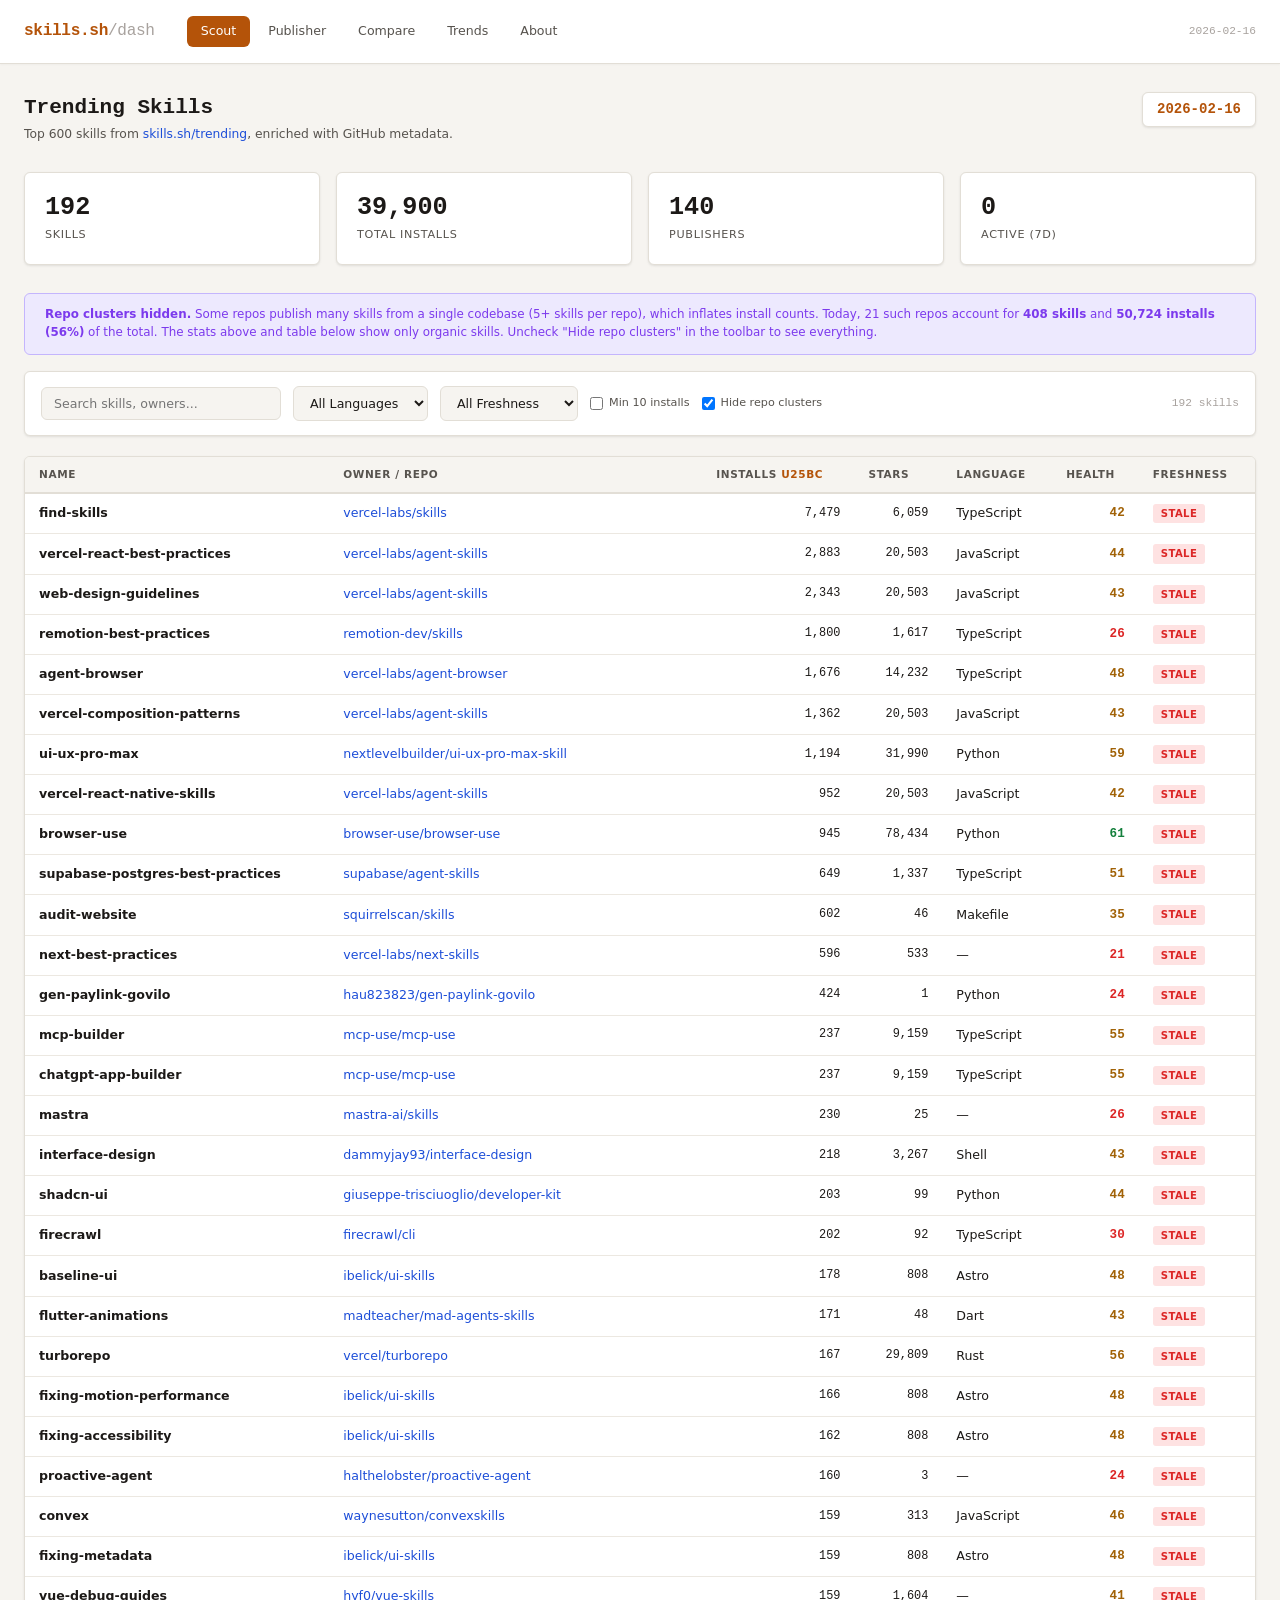
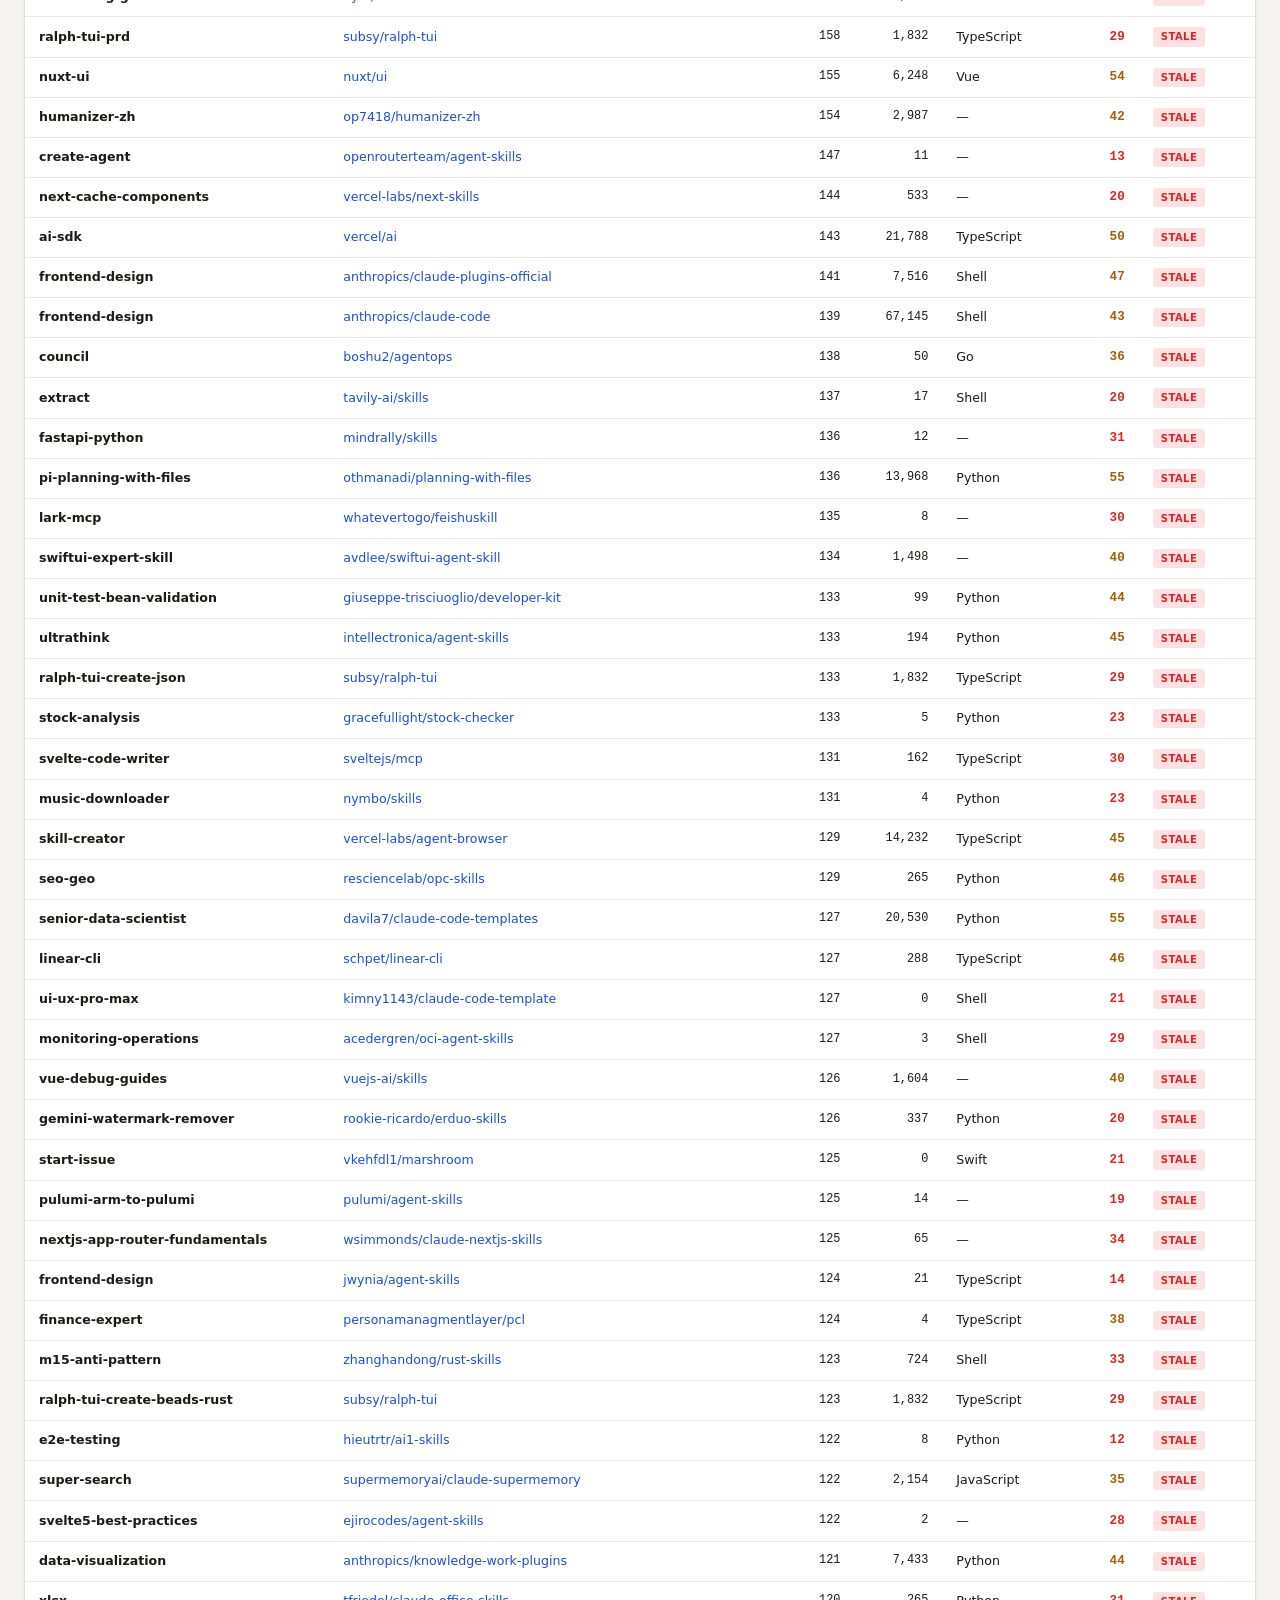
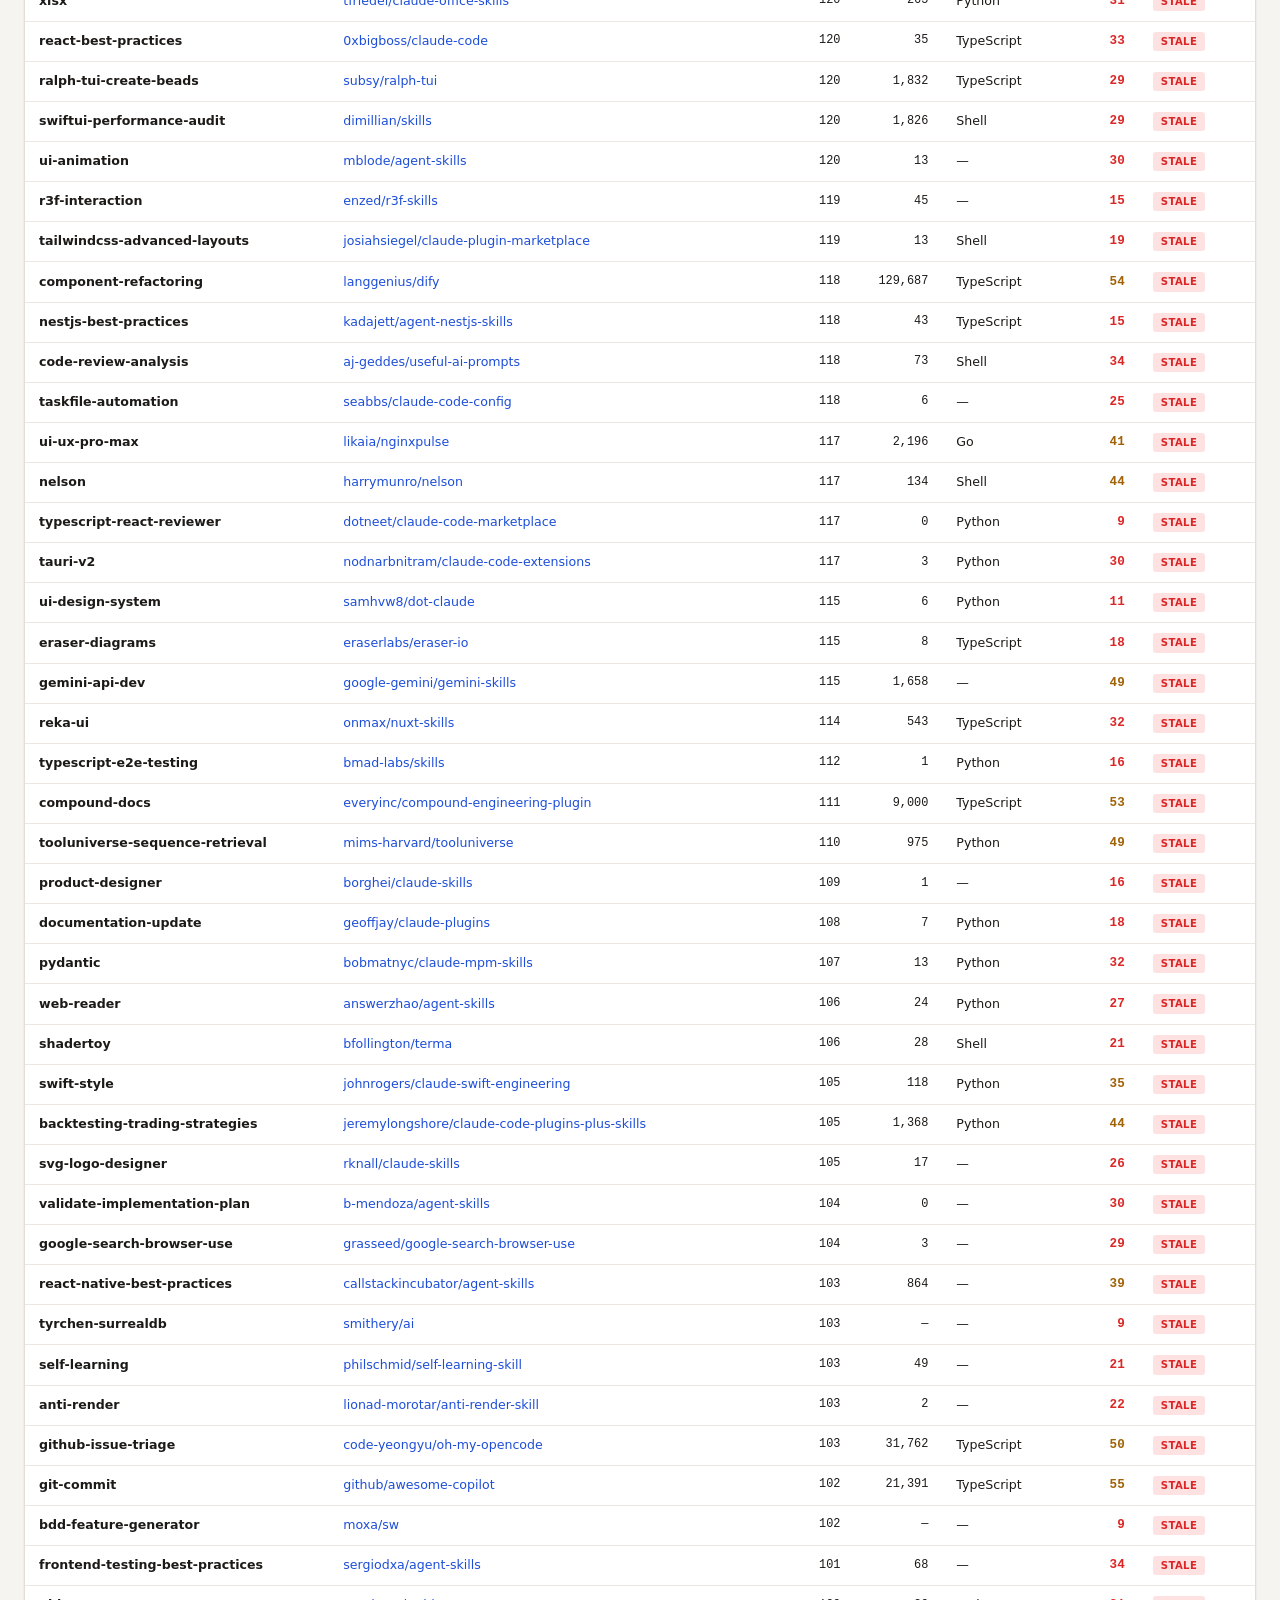
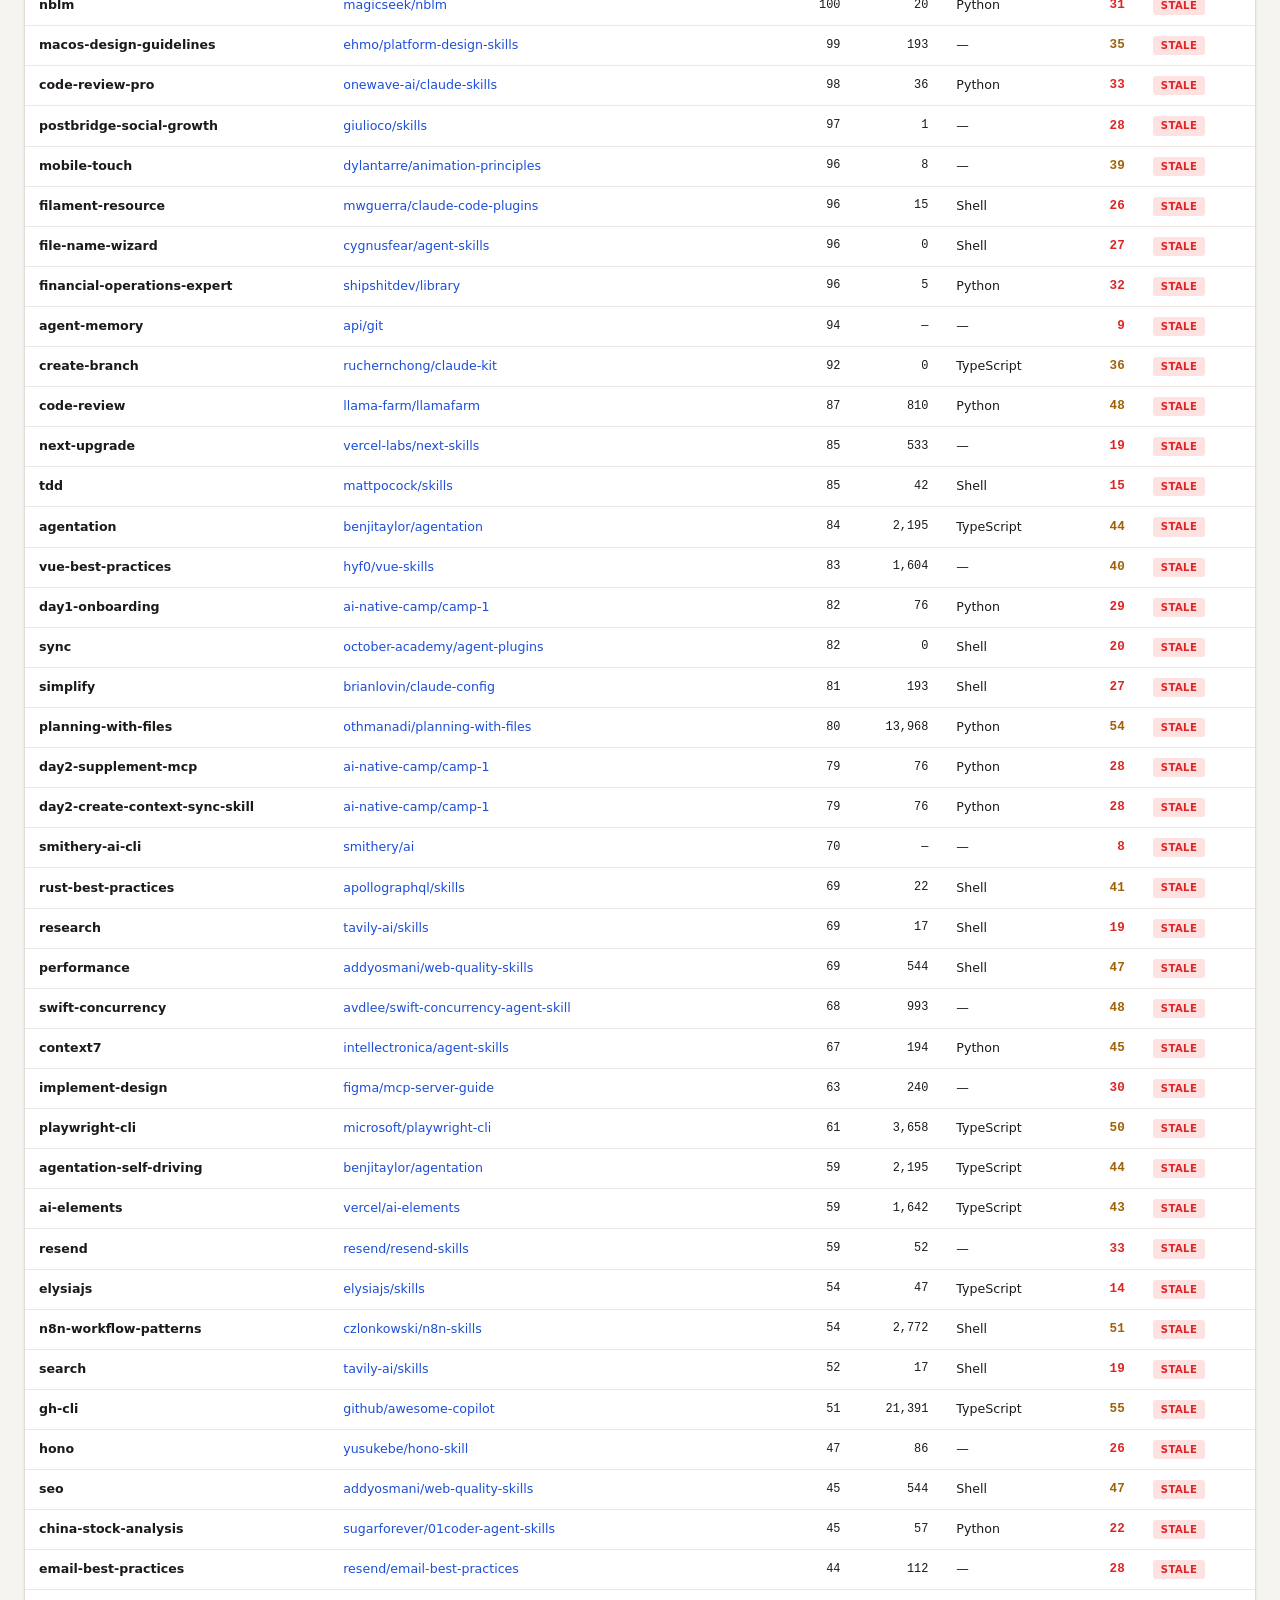
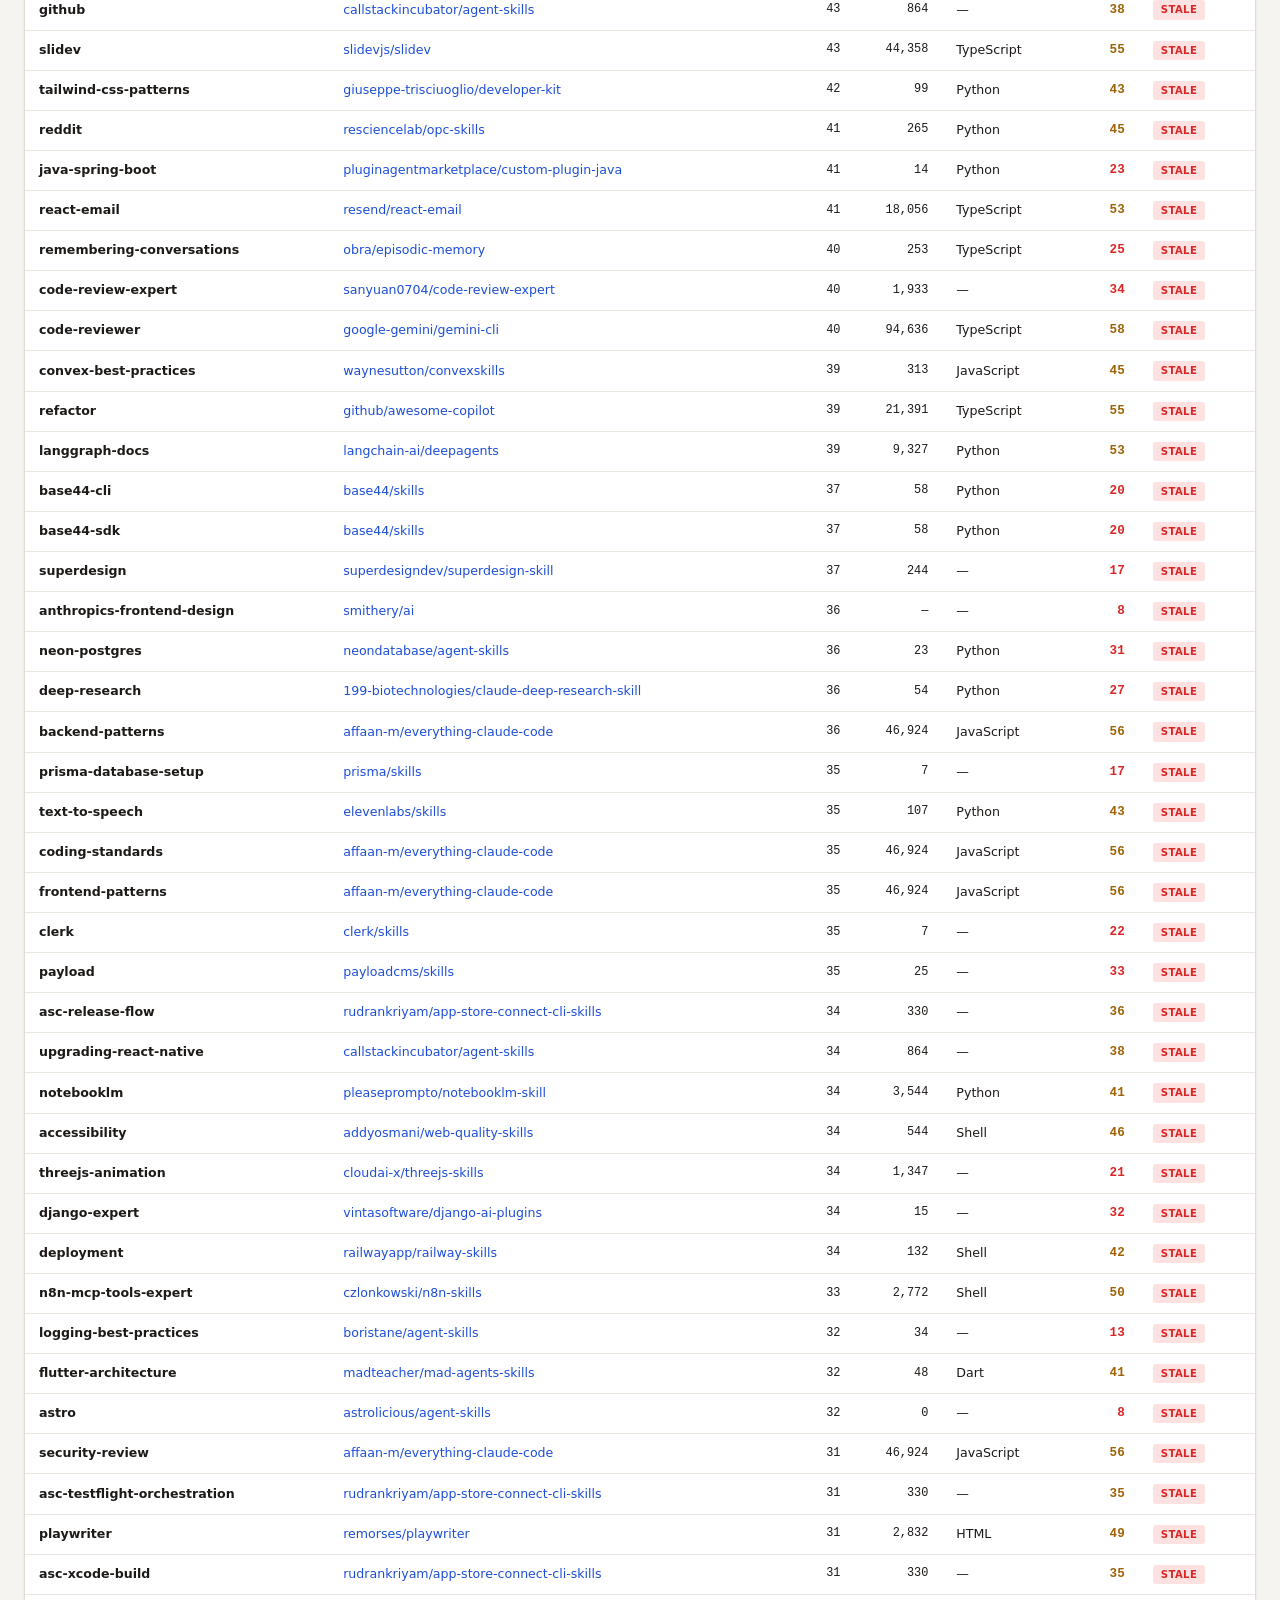
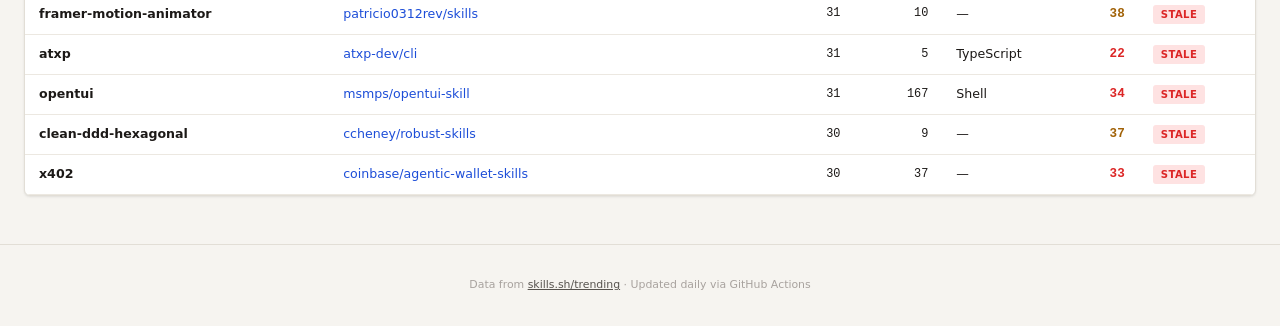
==== index.html @ e7822900 "Deploy site with data from 2026-03-01" ====
<!DOCTYPE html>
<html lang="en">
<head>
  <meta charset="utf-8">
  <meta name="viewport" content="width=device-width, initial-scale=1">
  <title>skills.sh — Scout Dashboard</title>
  <link rel="stylesheet" href="css/style.css">
</head>
<body>
  <nav class="topnav">
    <a class="topnav-brand" href="index.html">skills.sh<span>/dash</span></a>
    <div class="topnav-links">
      <a href="index.html" class="active">Scout</a>
      <a href="publisher.html">Publisher</a>
      <a href="compare.html">Compare</a>
      <a href="trends.html">Trends</a>
      <a href="about.html">About</a>
    </div>
    <div class="topnav-meta" id="data-date"></div>
  </nav>

  <div class="container">
    <div class="page-header">
      <div class="page-header-text">
        <h1>Trending Skills</h1>
        <p class="page-subtitle">Top 600 skills from <a href="https://skills.sh/trending">skills.sh/trending</a>, enriched with GitHub metadata.</p>
      </div>
      <div class="snapshot-date" id="data-date-hero"></div>
    </div>

    <div class="hero-stats" id="hero-stats">
      <div class="stat-card"><div class="stat-value" id="stat-skills">—</div><div class="stat-label">Skills</div></div>
      <div class="stat-card"><div class="stat-value" id="stat-installs">—</div><div class="stat-label">Total Installs</div></div>
      <div class="stat-card"><div class="stat-value" id="stat-publishers">—</div><div class="stat-label">Publishers</div></div>
      <div class="stat-card"><div class="stat-value" id="stat-active">—</div><div class="stat-label">Active (7d)</div></div>
    </div>

    <div class="cluster-notice" id="cluster-notice" style="display:none"></div>

    <div class="toolbar">
      <input type="search" id="search" placeholder="Search skills, owners...">
      <select id="filter-lang">
        <option value="">All Languages</option>
      </select>
      <select id="filter-freshness">
        <option value="">All Freshness</option>
        <option value="Active">Active (&lt;7d)</option>
        <option value="Recent">Recent (&lt;30d)</option>
        <option value="Stale">Stale (&gt;30d)</option>
      </select>
      <label>
        <input type="checkbox" id="filter-min-installs"> Min 10 installs
      </label>
      <label>
        <input type="checkbox" id="filter-clusters" checked> Hide repo clusters
      </label>
      <div class="result-count" id="result-count"></div>
    </div>

    <div class="table-wrap">
      <table id="skills-table">
        <thead>
          <tr>
            <th class="sortable" data-col="name">Name</th>
            <th class="sortable" data-col="source">Owner / Repo</th>
            <th class="sortable num" data-col="installs">Installs</th>
            <th class="sortable num" data-col="stars">Stars</th>
            <th class="sortable" data-col="language">Language</th>
            <th class="sortable num" data-col="health">Health</th>
            <th class="sortable" data-col="freshness">Freshness</th>
          </tr>
        </thead>
        <tbody id="skills-body"></tbody>
      </table>
    </div>

    <div class="loading" id="loading">Loading snapshot data…</div>
  </div>

  <footer class="site-footer">
    Data from <a href="https://skills.sh/trending">skills.sh/trending</a> · Updated daily via GitHub Actions
  </footer>

  <script type="module" src="js/scout.js"></script>
</body>
</html>
---- css/style.css ----
/* ── skills-sh dashboard ── */
/* Warm light theme — sand/paper palette */

:root {
  --bg-root: #f6f4f0;
  --bg-surface: #ffffff;
  --bg-card: #ffffff;
  --bg-hover: #f0ece4;
  --bg-input: #f6f4f0;

  --text-primary: #1c1917;
  --text-secondary: #57534e;
  --text-muted: #a8a29e;

  --accent: #b45309;
  --accent-dim: #92400e;
  --blue: #1d4ed8;
  --green: #15803d;
  --yellow: #a16207;
  --red: #dc2626;
  --purple: #7c3aed;

  --border: #e2ded6;
  --border-subtle: #ece8e1;

  --radius: 6px;
  --font-mono: 'SF Mono', 'Cascadia Code', 'JetBrains Mono', 'Fira Code', monospace;
  --font-sans: -apple-system, BlinkMacSystemFont, 'Segoe UI', system-ui, sans-serif;

  --shadow: 0 1px 3px rgba(0,0,0,.06), 0 1px 2px rgba(0,0,0,.04);
  --shadow-md: 0 4px 12px rgba(0,0,0,.06);
}

*, *::before, *::after { box-sizing: border-box; margin: 0; padding: 0; }

html {
  font-size: 14px;
  -webkit-font-smoothing: antialiased;
}

body {
  background: var(--bg-root);
  color: var(--text-primary);
  font-family: var(--font-sans);
  line-height: 1.5;
  min-height: 100vh;
}

/* ── Layout ── */

.container {
  max-width: 1280px;
  margin: 0 auto;
  padding: 0 24px;
}

/* ── Nav ── */

.topnav {
  display: flex;
  align-items: center;
  gap: 32px;
  padding: 16px 24px;
  border-bottom: 1px solid var(--border);
  background: var(--bg-surface);
  position: sticky;
  top: 0;
  z-index: 100;
  box-shadow: 0 1px 2px rgba(0,0,0,.03);
}

.topnav-brand {
  font-family: var(--font-mono);
  font-size: 1.15rem;
  font-weight: 700;
  color: var(--accent);
  text-decoration: none;
  letter-spacing: -0.02em;
}

.topnav-brand span {
  color: var(--text-muted);
  font-weight: 400;
}

.topnav-links {
  display: flex;
  gap: 4px;
}

.topnav-links a {
  padding: 6px 14px;
  border-radius: var(--radius);
  color: var(--text-secondary);
  text-decoration: none;
  font-size: 0.9rem;
  font-weight: 500;
  transition: background .15s, color .15s;
}

.topnav-links a:hover {
  background: var(--bg-hover);
  color: var(--text-primary);
}

.topnav-links a.active {
  background: var(--accent);
  color: #fff;
}

.topnav-meta {
  margin-left: auto;
  font-size: 0.8rem;
  color: var(--text-muted);
  font-family: var(--font-mono);
}

/* ── Page Header ── */

.page-header {
  display: flex;
  align-items: baseline;
  justify-content: space-between;
  gap: 16px;
  margin-top: 28px;
  margin-bottom: 4px;
}

.page-header h1 {
  font-family: var(--font-mono);
  font-size: 1.5rem;
  font-weight: 700;
  color: var(--text-primary);
}

.page-subtitle {
  font-size: 0.88rem;
  color: var(--text-secondary);
  margin-top: 2px;
}

.page-subtitle a {
  color: var(--blue);
  text-decoration: none;
}

.page-subtitle a:hover {
  text-decoration: underline;
}

.snapshot-date {
  font-family: var(--font-mono);
  font-size: 1rem;
  font-weight: 600;
  color: var(--accent);
  white-space: nowrap;
  background: var(--bg-card);
  border: 1px solid var(--border);
  border-radius: var(--radius);
  padding: 6px 14px;
  box-shadow: var(--shadow);
}

/* ── Hero Stats ── */

.hero-stats {
  display: grid;
  grid-template-columns: repeat(auto-fit, minmax(180px, 1fr));
  gap: 16px;
  margin: 28px 0;
}

.stat-card {
  background: var(--bg-card);
  border: 1px solid var(--border);
  border-radius: var(--radius);
  padding: 20px;
  box-shadow: var(--shadow);
}

.stat-card .stat-value {
  font-family: var(--font-mono);
  font-size: 1.8rem;
  font-weight: 700;
  color: var(--text-primary);
  line-height: 1.2;
}

.stat-card .stat-label {
  font-size: 0.8rem;
  color: var(--text-secondary);
  text-transform: uppercase;
  letter-spacing: 0.06em;
  margin-top: 4px;
}

/* ── Toolbar / Filters ── */

.toolbar {
  display: flex;
  flex-wrap: wrap;
  gap: 12px;
  align-items: center;
  margin-bottom: 20px;
  padding: 14px 16px;
  background: var(--bg-card);
  border: 1px solid var(--border);
  border-radius: var(--radius);
  box-shadow: var(--shadow);
}

.toolbar input[type="text"],
.toolbar input[type="search"],
.toolbar select {
  background: var(--bg-input);
  border: 1px solid var(--border);
  border-radius: var(--radius);
  color: var(--text-primary);
  font-size: 0.9rem;
  padding: 8px 12px;
  font-family: var(--font-sans);
  outline: none;
  transition: border-color .15s;
}

.toolbar input:focus,
.toolbar select:focus {
  border-color: var(--accent);
  box-shadow: 0 0 0 2px rgba(180,83,9,.1);
}

.toolbar input[type="search"] {
  min-width: 240px;
}

.toolbar select {
  cursor: pointer;
}

.toolbar label {
  font-size: 0.8rem;
  color: var(--text-secondary);
  display: flex;
  align-items: center;
  gap: 6px;
  cursor: pointer;
}

.toolbar .result-count {
  margin-left: auto;
  font-size: 0.8rem;
  color: var(--text-muted);
  font-family: var(--font-mono);
}

/* ── Tables ── */

.table-wrap {
  overflow-x: auto;
  border: 1px solid var(--border);
  border-radius: var(--radius);
  background: var(--bg-card);
  box-shadow: var(--shadow);
}

table {
  width: 100%;
  border-collapse: collapse;
  font-size: 0.9rem;
}

thead th {
  position: sticky;
  top: 0;
  background: var(--bg-root);
  border-bottom: 2px solid var(--border);
  padding: 10px 14px;
  text-align: left;
  font-size: 0.75rem;
  text-transform: uppercase;
  letter-spacing: 0.06em;
  color: var(--text-secondary);
  font-weight: 600;
  white-space: nowrap;
  user-select: none;
}

thead th.sortable {
  cursor: pointer;
}

thead th.sortable:hover {
  color: var(--accent);
}

thead th.sort-asc::after { content: ' \u25B2'; color: var(--accent); }
thead th.sort-desc::after { content: ' \u25BC'; color: var(--accent); }

tbody tr {
  border-bottom: 1px solid var(--border-subtle);
  transition: background .1s;
}

tbody tr:hover {
  background: var(--bg-hover);
}

td {
  padding: 10px 14px;
  vertical-align: middle;
}

td.num {
  text-align: right;
  font-family: var(--font-mono);
  font-size: 0.85rem;
}

td a {
  color: var(--blue);
  text-decoration: none;
}

td a:hover {
  text-decoration: underline;
}

/* ── Badges ── */

.badge {
  display: inline-block;
  padding: 2px 8px;
  border-radius: 3px;
  font-size: 0.72rem;
  font-weight: 600;
  text-transform: uppercase;
  letter-spacing: 0.04em;
}

.badge-active {
  background: #dcfce7;
  color: var(--green);
}

.badge-recent {
  background: #fef3c7;
  color: var(--yellow);
}

.badge-stale {
  background: #fee2e2;
  color: var(--red);
}

.risk-warn {
  background: #fef3c7;
  color: var(--yellow);
}

.risk-danger {
  background: #fee2e2;
  color: var(--red);
}

/* ── Cluster badges & notices ── */

.badge-cluster {
  background: #ede9fe;
  color: var(--purple);
}

.cluster-row {
  opacity: 0.55;
}

.cluster-notice {
  background: #ede9fe;
  color: var(--purple);
  border: 1px solid #c4b5fd;
  border-radius: var(--radius);
  padding: 12px 20px;
  font-size: 0.85rem;
  line-height: 1.5;
  margin-bottom: 16px;
}

.cluster-notice strong {
  font-weight: 700;
}

/* ── Health Score ── */

.health-score {
  font-family: var(--font-mono);
  font-weight: 700;
  font-size: 0.9rem;
}

.health-high { color: var(--green); }
.health-mid { color: var(--yellow); }
.health-low { color: var(--red); }

/* ── Section headings ── */

.section-title {
  font-family: var(--font-mono);
  font-size: 1.1rem;
  font-weight: 700;
  color: var(--text-primary);
  margin: 36px 0 16px;
  padding-bottom: 8px;
  border-bottom: 1px solid var(--border);
}

.section-title span {
  color: var(--text-muted);
  font-weight: 400;
}

/* ── Charts ── */

.chart-grid {
  display: grid;
  grid-template-columns: repeat(auto-fit, minmax(400px, 1fr));
  gap: 20px;
  margin-bottom: 32px;
}

.chart-card {
  background: var(--bg-card);
  border: 1px solid var(--border);
  border-radius: var(--radius);
  padding: 20px;
  box-shadow: var(--shadow);
}

.chart-card h3 {
  font-family: var(--font-mono);
  font-size: 0.85rem;
  color: var(--text-secondary);
  text-transform: uppercase;
  letter-spacing: 0.04em;
  margin-bottom: 16px;
}

.chart-card canvas {
  width: 100% !important;
}

/* ── Compare ── */

.compare-picker {
  display: flex;
  flex-wrap: wrap;
  gap: 12px;
  align-items: flex-end;
  margin-bottom: 24px;
  padding: 16px;
  background: var(--bg-card);
  border: 1px solid var(--border);
  border-radius: var(--radius);
  box-shadow: var(--shadow);
}

.compare-picker input {
  background: var(--bg-input);
  border: 1px solid var(--border);
  border-radius: var(--radius);
  color: var(--text-primary);
  font-size: 0.9rem;
  padding: 8px 12px;
  min-width: 260px;
  outline: none;
}

.compare-picker input:focus {
  border-color: var(--accent);
  box-shadow: 0 0 0 2px rgba(180,83,9,.1);
}

.compare-picker .suggestions {
  position: absolute;
  top: 100%;
  left: 0;
  right: 0;
  background: var(--bg-surface);
  border: 1px solid var(--border);
  border-radius: var(--radius);
  max-height: 240px;
  overflow-y: auto;
  z-index: 50;
  box-shadow: var(--shadow-md);
}

.compare-picker .suggestions div {
  padding: 8px 12px;
  cursor: pointer;
  font-size: 0.88rem;
  border-bottom: 1px solid var(--border-subtle);
}

.compare-picker .suggestions div:hover {
  background: var(--bg-hover);
}

.compare-picker .suggestions .sg-name {
  color: var(--text-primary);
  font-weight: 500;
}

.compare-picker .suggestions .sg-meta {
  color: var(--text-muted);
  font-size: 0.78rem;
}

.search-wrapper {
  position: relative;
}

.selected-skills {
  display: flex;
  flex-wrap: wrap;
  gap: 8px;
}

.selected-skill-tag {
  display: inline-flex;
  align-items: center;
  gap: 6px;
  padding: 4px 10px;
  background: #dbeafe;
  color: var(--blue);
  border-radius: var(--radius);
  font-size: 0.85rem;
  font-weight: 500;
}

.selected-skill-tag button {
  background: none;
  border: none;
  color: var(--text-muted);
  cursor: pointer;
  font-size: 1rem;
  line-height: 1;
  padding: 0;
}

.selected-skill-tag button:hover {
  color: var(--red);
}

.compare-grid {
  display: grid;
  gap: 24px;
}

/* ── Radar Chart ── */

.radar-wrap {
  max-width: 500px;
  margin: 0 auto 32px;
}

/* ── Risk Flags ── */

.risk-flags {
  display: flex;
  flex-wrap: wrap;
  gap: 4px;
}

/* ── Correlation table ── */

.corr-table td:first-child {
  font-weight: 600;
  color: var(--text-secondary);
}

.corr-positive { color: var(--green); }
.corr-negative { color: var(--red); }
.corr-neutral { color: var(--text-muted); }

/* ── Empty / Loading states ── */

.loading {
  text-align: center;
  padding: 64px 20px;
  color: var(--text-muted);
  font-family: var(--font-mono);
}

.loading::after {
  content: '';
  display: block;
  width: 24px;
  height: 24px;
  border: 2px solid var(--border);
  border-top-color: var(--accent);
  border-radius: 50%;
  margin: 16px auto 0;
  animation: spin .8s linear infinite;
}

@keyframes spin {
  to { transform: rotate(360deg); }
}

.empty-state {
  text-align: center;
  padding: 48px 20px;
  color: var(--text-muted);
}

/* ── About page ── */

.about-content {
  max-width: 720px;
  margin: 0 auto;
  padding: 32px 0 48px;
}

.about-content h1 {
  font-family: var(--font-mono);
  font-size: 1.6rem;
  font-weight: 700;
  margin-bottom: 8px;
}

.about-content .lead {
  font-size: 1.1rem;
  color: var(--text-secondary);
  line-height: 1.6;
  margin-bottom: 32px;
}

.about-content h2 {
  font-family: var(--font-mono);
  font-size: 1.05rem;
  font-weight: 700;
  margin: 32px 0 12px;
  padding-bottom: 6px;
  border-bottom: 1px solid var(--border);
}

.about-content h3 {
  font-size: 0.95rem;
  font-weight: 600;
  margin: 20px 0 8px;
  color: var(--accent-dim);
}

.about-content p {
  margin-bottom: 12px;
  line-height: 1.65;
  color: var(--text-primary);
}

.about-content blockquote {
  border-left: 3px solid var(--accent);
  padding: 8px 16px;
  margin: 12px 0 16px;
  background: var(--bg-hover);
  border-radius: 0 var(--radius) var(--radius) 0;
  color: var(--text-secondary);
  font-style: italic;
}

.about-content ul {
  margin: 8px 0 16px 20px;
  color: var(--text-primary);
}

.about-content li {
  margin-bottom: 4px;
  line-height: 1.6;
}

.about-content a {
  color: var(--blue);
  text-decoration: none;
}

.about-content a:hover {
  text-decoration: underline;
}

.about-content code {
  font-family: var(--font-mono);
  font-size: 0.88em;
  background: var(--bg-input);
  padding: 1px 5px;
  border-radius: 3px;
  border: 1px solid var(--border);
}

.about-content .page-card {
  background: var(--bg-card);
  border: 1px solid var(--border);
  border-radius: var(--radius);
  padding: 16px 20px;
  margin-bottom: 12px;
  box-shadow: var(--shadow);
}

.about-content .page-card strong {
  color: var(--accent-dim);
}

/* ── Trends page ── */

.early-data-notice {
  background: #fef3c7;
  color: var(--yellow);
  border: 1px solid #fde68a;
  border-radius: var(--radius);
  padding: 12px 20px;
  font-size: 0.88rem;
  font-weight: 500;
  margin-bottom: 24px;
}

.period-toggle {
  display: flex;
  gap: 2px;
  background: var(--bg-input);
  border: 1px solid var(--border);
  border-radius: var(--radius);
  padding: 2px;
}

.period-btn {
  background: transparent;
  border: none;
  padding: 6px 14px;
  border-radius: 4px;
  font-size: 0.85rem;
  font-weight: 500;
  color: var(--text-secondary);
  cursor: pointer;
  transition: background .15s, color .15s;
  font-family: var(--font-sans);
}

.period-btn:hover {
  color: var(--text-primary);
}

.period-btn.active {
  background: var(--accent);
  color: #fff;
}

.sparkline {
  font-family: var(--font-mono);
  font-size: 1rem;
  letter-spacing: 1px;
  color: var(--text-secondary);
  white-space: nowrap;
}

/* ── Footer ── */

.site-footer {
  text-align: center;
  padding: 32px 0;
  margin-top: 48px;
  border-top: 1px solid var(--border);
  font-size: 0.78rem;
  color: var(--text-muted);
}

.site-footer a {
  color: var(--text-secondary);
}

/* ── Responsive ── */

@media (max-width: 768px) {
  .topnav {
    flex-wrap: wrap;
    gap: 12px;
  }

  .topnav-meta {
    margin-left: 0;
    width: 100%;
  }

  .hero-stats {
    grid-template-columns: repeat(2, 1fr);
  }

  .toolbar {
    flex-direction: column;
    align-items: stretch;
  }

  .toolbar input[type="search"] {
    min-width: 0;
  }

  .toolbar .result-count {
    margin-left: 0;
  }

  .chart-grid {
    grid-template-columns: 1fr;
  }

  table { font-size: 0.8rem; }
  td, thead th { padding: 8px 10px; }
}
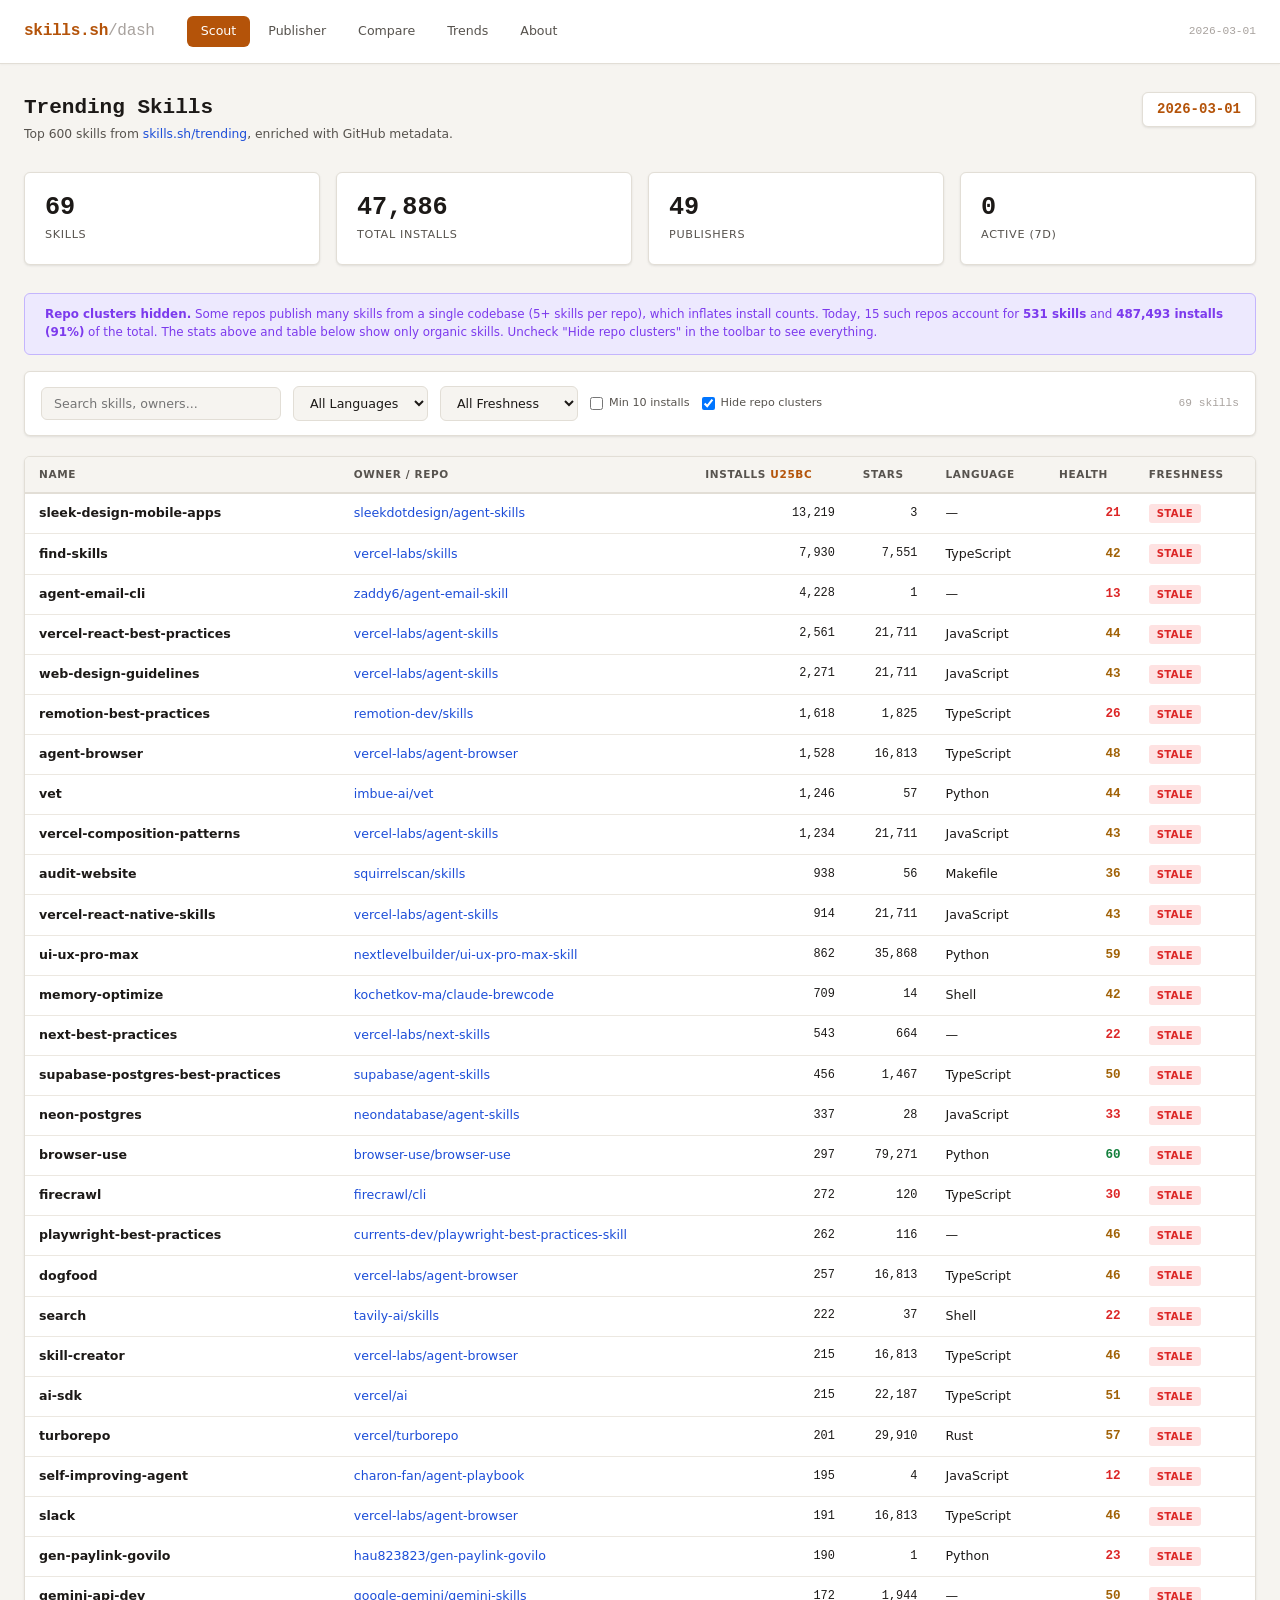
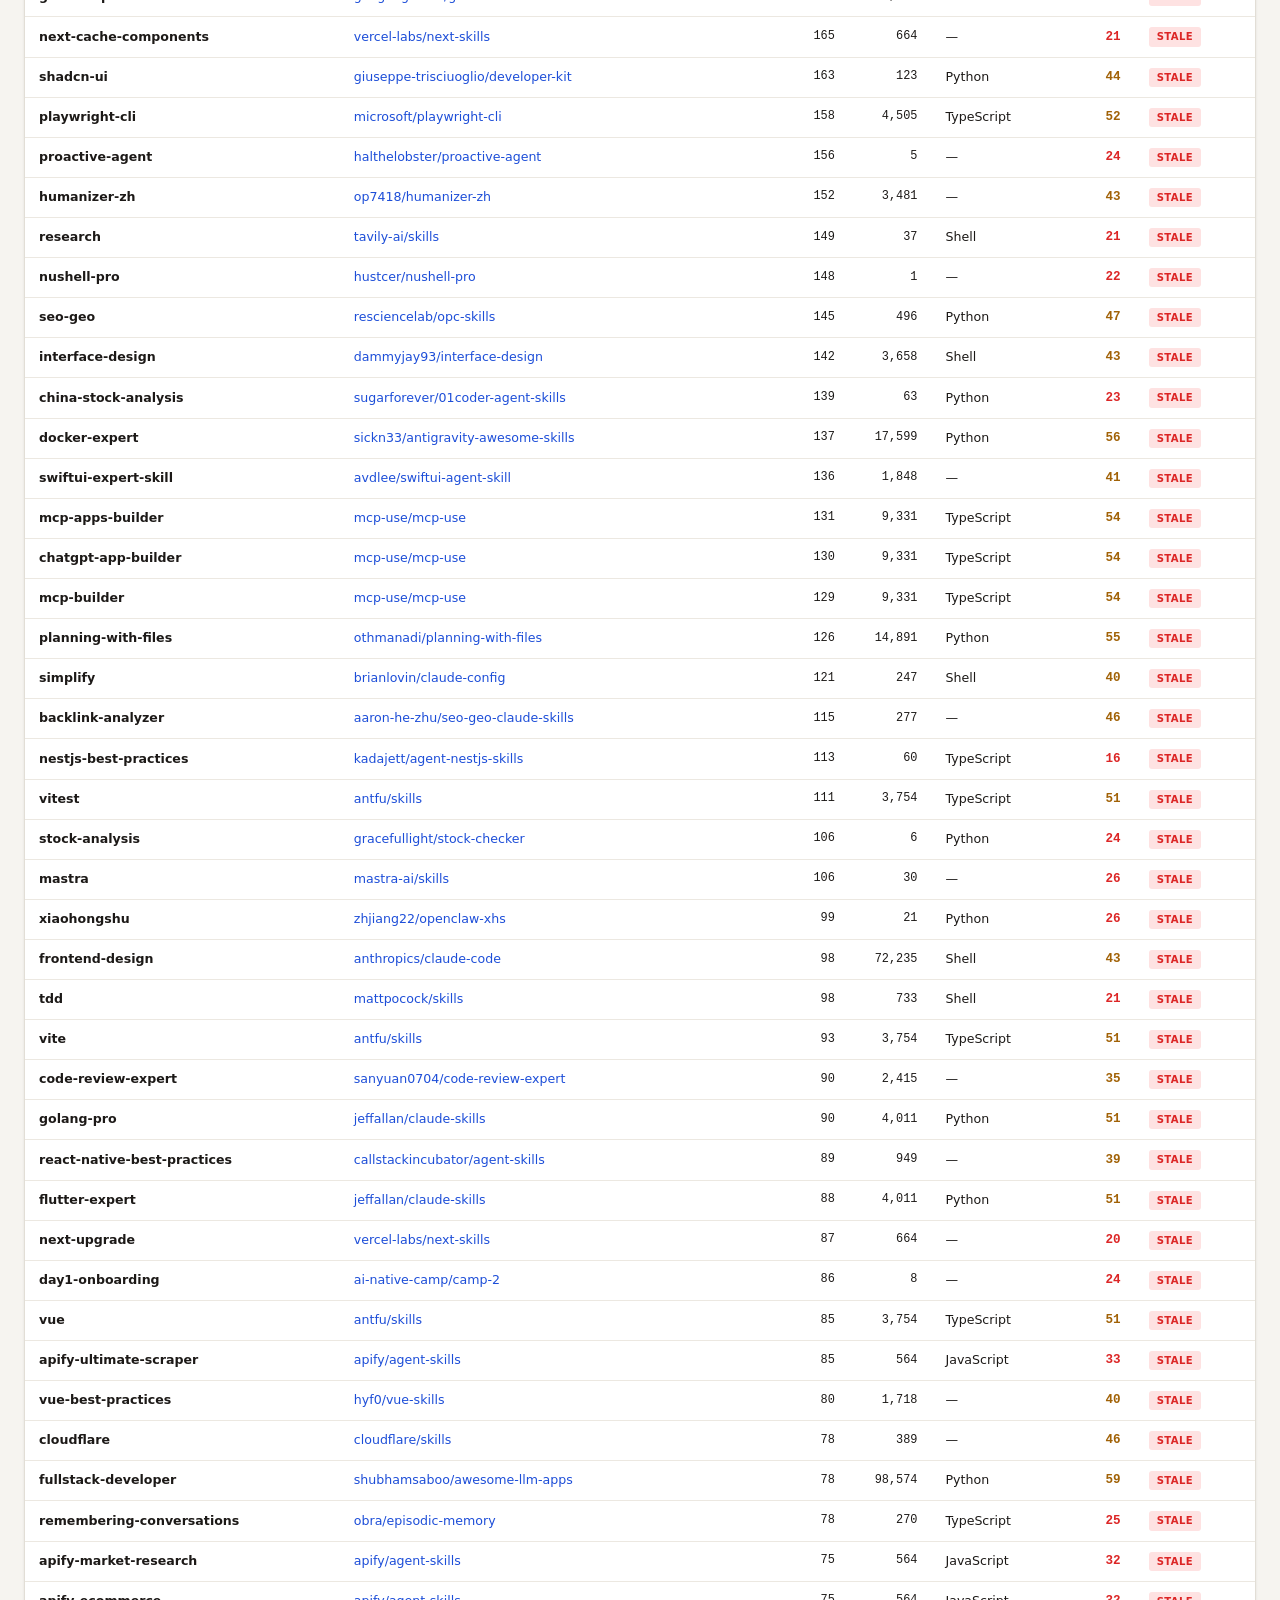
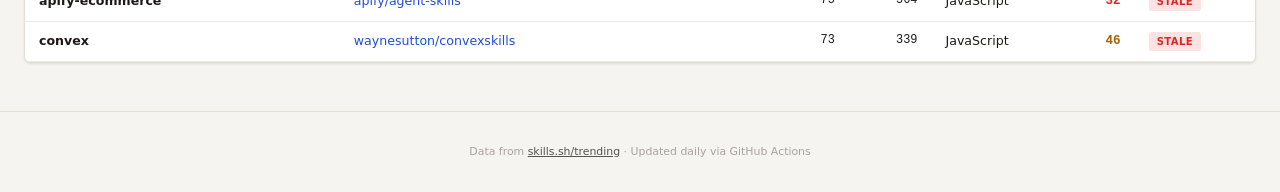
==== commit fe12441e: "Trigger Pages rebuild" ====
--- a/index.html
+++ b/index.html
@@ -84,3 +84,4 @@
   <script type="module" src="js/scout.js"></script>
 </body>
 </html>
+<!-- deployed Sun Mar  1 17:25:42 UTC 2026 -->
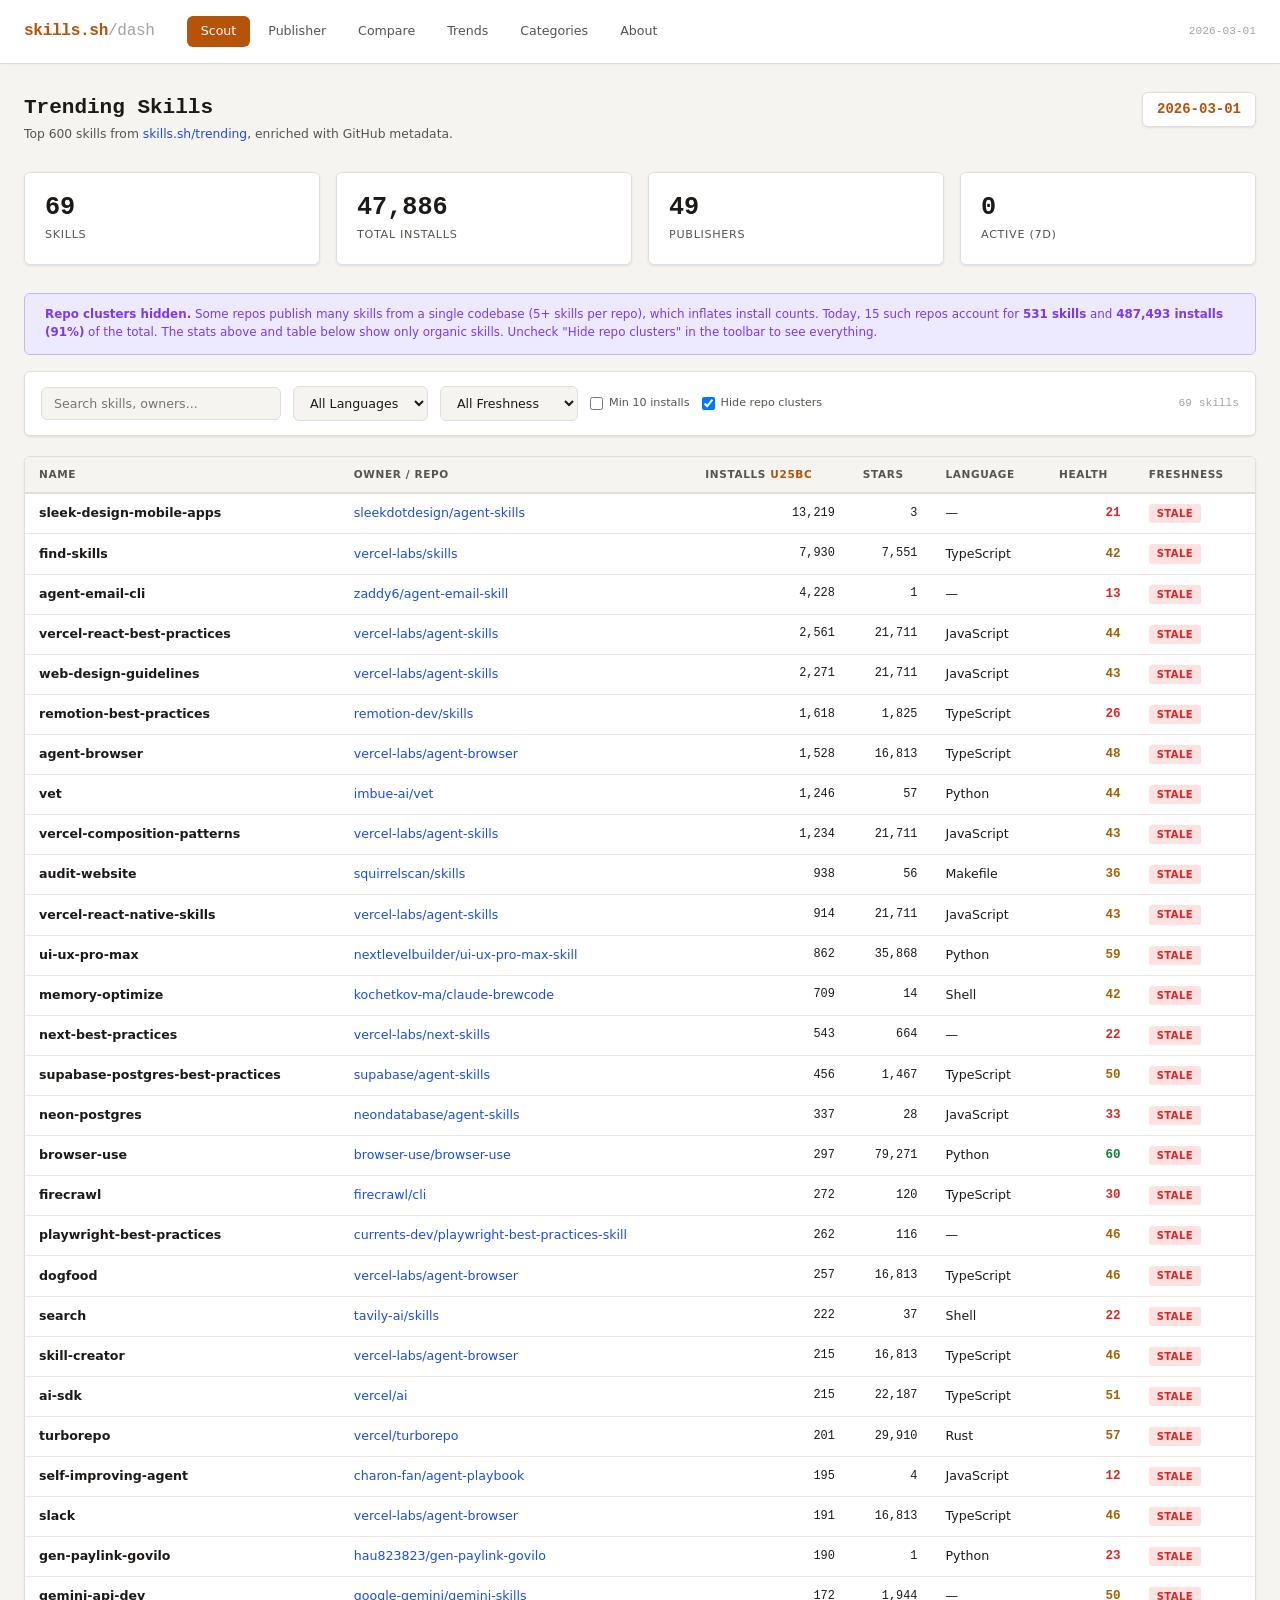
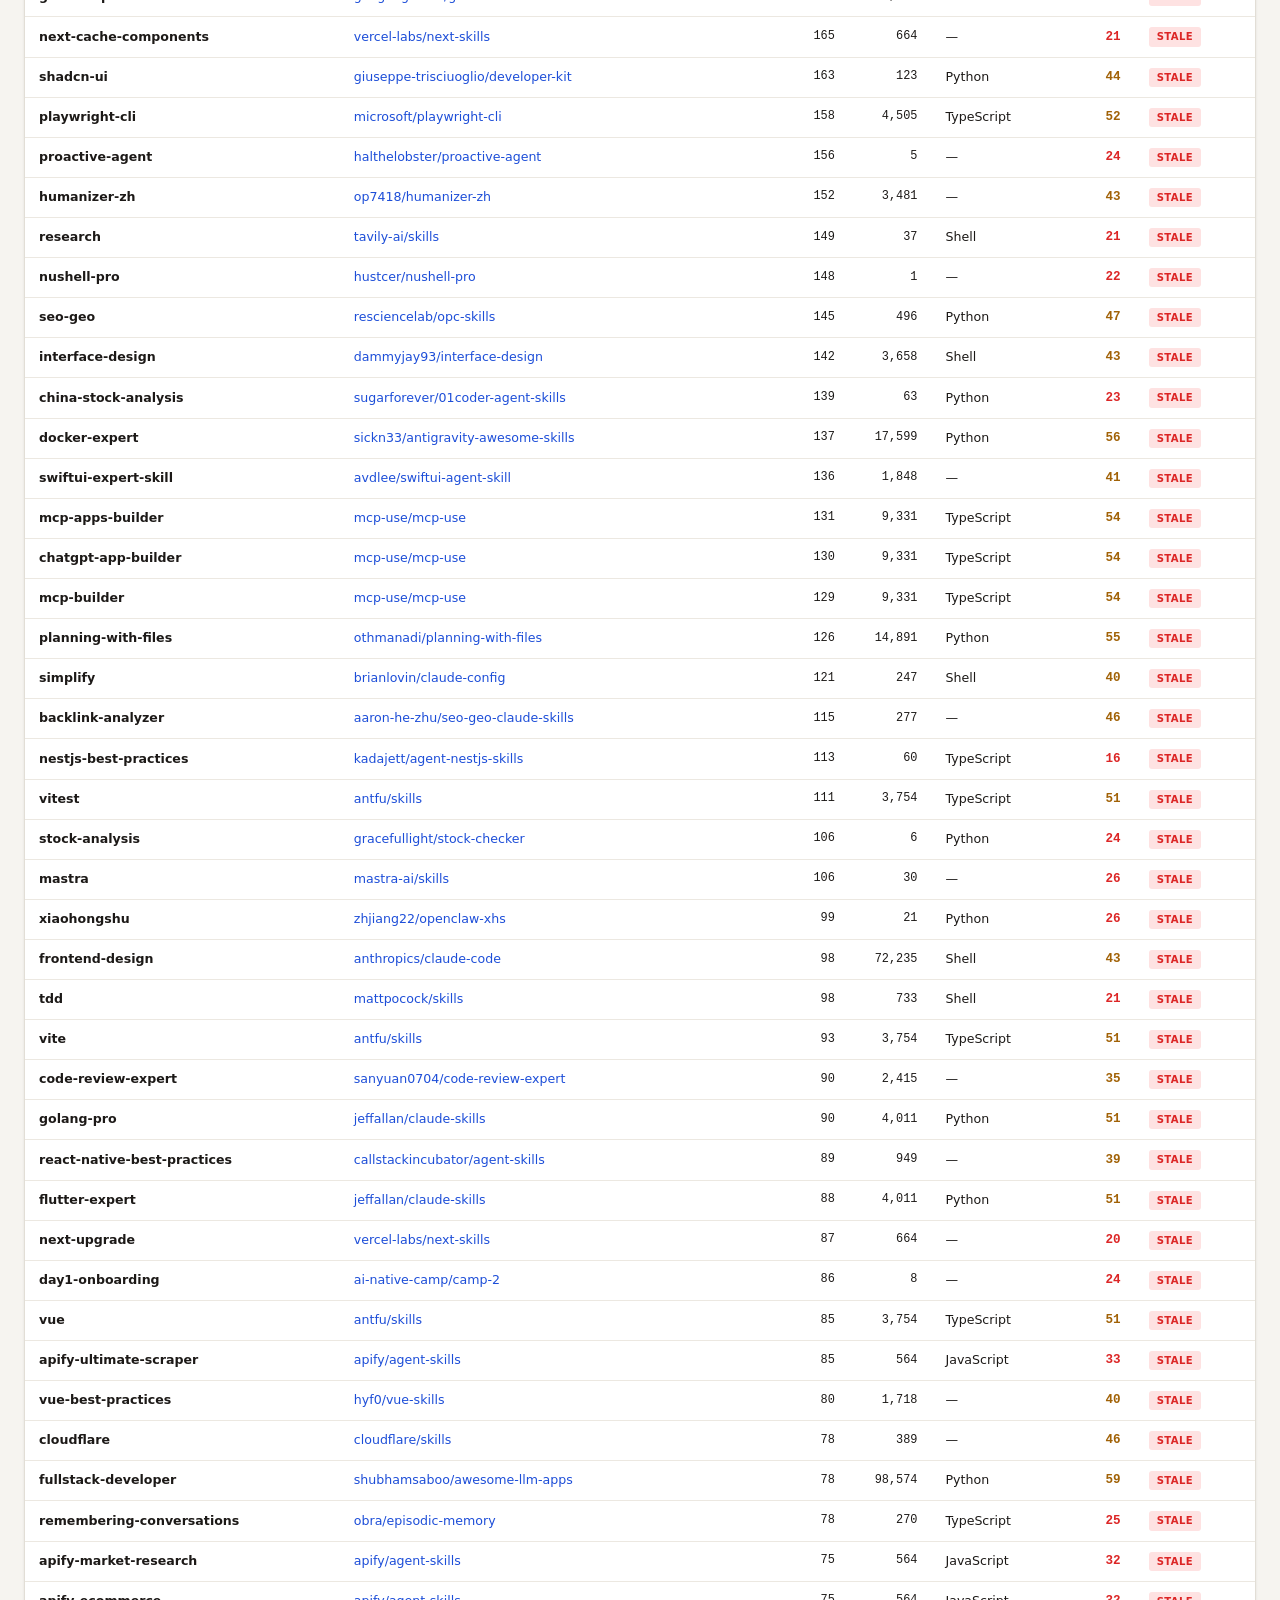
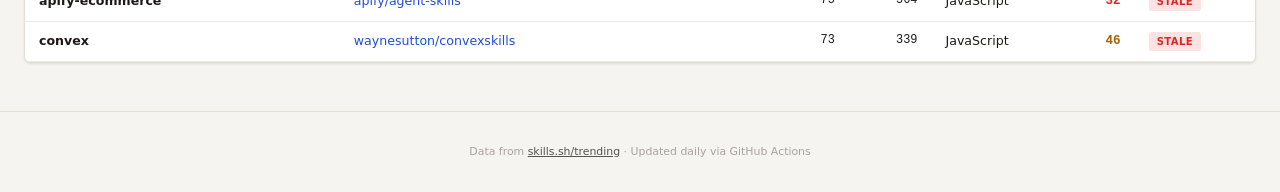
==== commit 5f6b31cb: "Add categories page and data Co-Authored-By: Claude Opus 4.6 <noreply@anthropic.com>" ====
--- a/index.html
+++ b/index.html
@@ -14,6 +14,7 @@
       <a href="publisher.html">Publisher</a>
       <a href="compare.html">Compare</a>
       <a href="trends.html">Trends</a>
+      <a href="categories.html">Categories</a>
       <a href="about.html">About</a>
     </div>
     <div class="topnav-meta" id="data-date"></div>
@@ -82,6 +83,7 @@
   </footer>
 
   <script type="module" src="js/scout.js"></script>
+  <!-- Cloudflare Web Analytics -->
+  <script defer src='https://static.cloudflareinsights.com/beacon.min.js' data-cf-beacon='{"token": "f6e8d77284b0466eb2ca753f03d64ec0"}'></script>
 </body>
 </html>
-<!-- deployed Sun Mar  1 17:25:42 UTC 2026 -->
